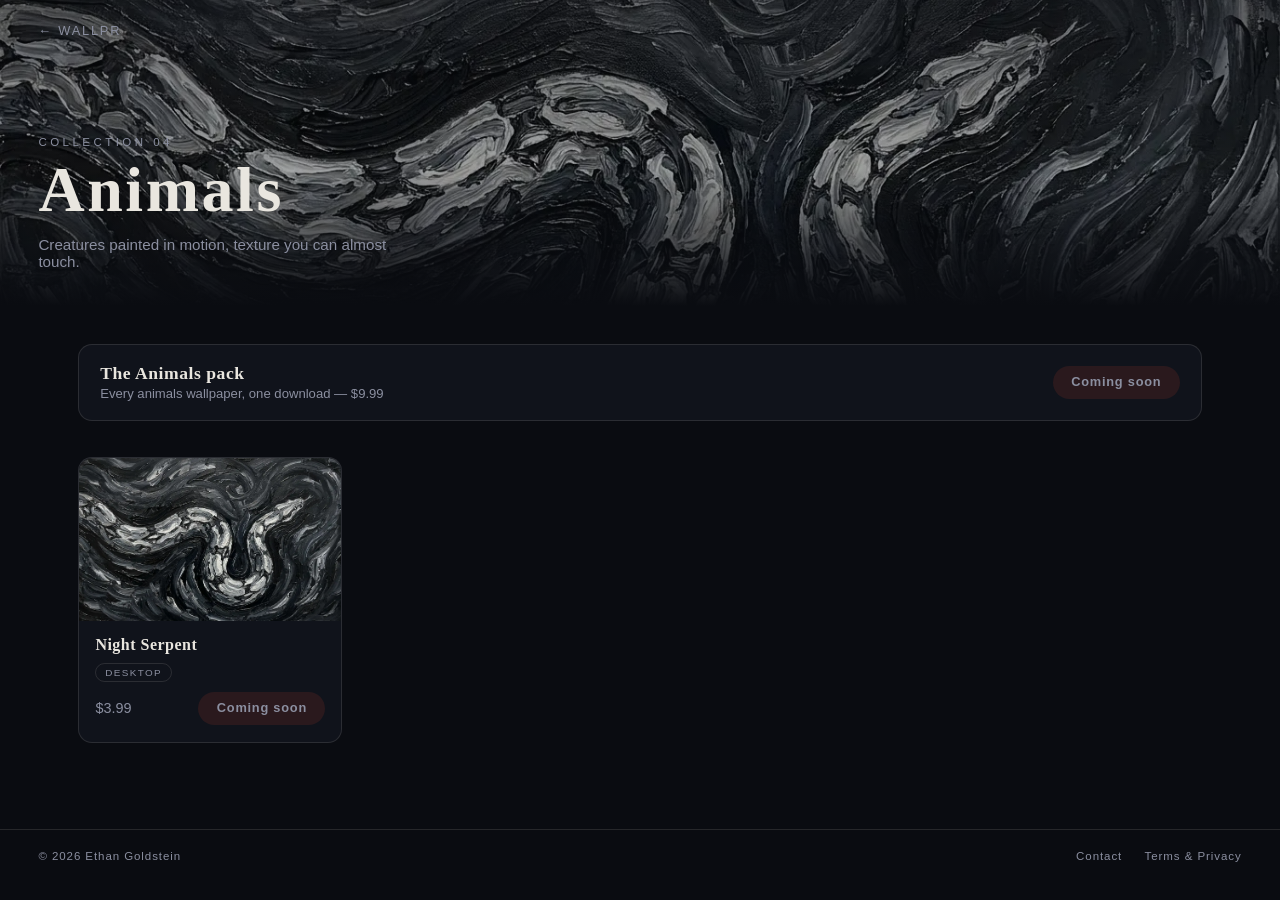
==== animals.html @ 6b9978ff "Anti-save deterrents on previews, cache-busted asset URLs, pack bundles Co-Authored-By: Claude Fable" ====
<!DOCTYPE html>
<html lang="en">
<head>
  <meta charset="UTF-8">
  <meta name="viewport" content="width=device-width, initial-scale=1.0, viewport-fit=cover">
  <meta http-equiv="Content-Security-Policy" content="default-src 'self'; script-src 'self' https://assets.lemonsqueezy.com; style-src 'self'; img-src 'self' data:; frame-src https://*.lemonsqueezy.com; connect-src 'self' https://*.lemonsqueezy.com; base-uri 'self'; form-action 'self' https://*.lemonsqueezy.com">
  <meta name="theme-color" content="#0a0c11">
  <title>WALLPR — Animals</title>
  <link rel="stylesheet" href="css/style.css?v=2">
  <link rel="icon" href="data:image/svg+xml,<svg xmlns='http://www.w3.org/2000/svg' viewBox='0 0 100 100'><text y='.9em' font-size='90'>🖌️</text></svg>">
</head>
<body class="gallery-page" data-category="animals">

  <section class="gal-hero">
    <div class="gal-topbar">
      <a class="backlink" href="index.html">← Wallpr</a>
    </div>
    <div class="gal-title-wrap">
      <p class="gal-kicker"></p>
      <h1 class="gal-title"></h1>
      <p class="gal-tagline"></p>
    </div>
  </section>

  <main class="gal-body">
    <div class="bundle-bar"></div>
    <div class="wall-grid"></div>
  </main>

  <footer class="gal-foot">
    <span>© 2026 Ethan Goldstein</span>
    <nav class="footlinks">
      <a href="https://ethangoldstein.dev" target="_blank" rel="noopener">Contact</a>
      <a href="legal.html">Terms &amp; Privacy</a>
    </nav>
  </footer>

  <script src="js/products.js?v=2"></script>
  <script src="js/gallery.js?v=2"></script>
</body>
</html>
---- css/style.css ----
/* ---------- WALLPR ---------- */
:root {
  --bg: #0a0c11;
  --bg-soft: #10131b;
  --ink: #e9e6df;
  --ink-dim: #8b8fa0;
  --line: rgba(233, 230, 223, 0.12);
  --accent: #c8452c;          /* cadmium red, pulled from the paintings */
  --accent-soft: rgba(200, 69, 44, 0.14);
  --serif: "Iowan Old Style", "Palatino", "Georgia", serif;
  --sans: -apple-system, "SF Pro Text", "Segoe UI", "Helvetica Neue", Arial, sans-serif;
}

* { margin: 0; padding: 0; box-sizing: border-box; }

html, body {
  background: var(--bg);
  color: var(--ink);
  font-family: var(--sans);
  -webkit-font-smoothing: antialiased;
}

a { color: inherit; text-decoration: none; }
img { max-width: 100%; display: block; }

/* ---------- hero page: one viewport, no scroll ---------- */
.hero-page {
  height: 100dvh;
  overflow: hidden;
  display: flex;
  flex-direction: column;
}

.topbar {
  display: flex;
  align-items: baseline;
  justify-content: space-between;
  gap: 1rem;
  padding: clamp(1rem, 2.5vh, 1.75rem) clamp(1.25rem, 3vw, 2.5rem);
}

.wordmark {
  font-family: var(--serif);
  font-size: clamp(1.5rem, 2.6vw, 2.1rem);
  font-weight: 700;
  letter-spacing: 0.14em;
}
.wordmark .dot { color: var(--accent); }

.tagline {
  color: var(--ink-dim);
  font-size: clamp(0.7rem, 1.1vw, 0.85rem);
  letter-spacing: 0.22em;
  text-transform: uppercase;
  white-space: nowrap;
  overflow: hidden;
  text-overflow: ellipsis;
}

/* ---------- category panels ---------- */
.panels {
  flex: 1;
  display: flex;
  align-items: center;
  gap: clamp(0.5rem, 1vw, 0.85rem);
  width: 100%;
  max-width: min(1000px, 88vw);
  margin: 0 auto;
  padding: 0 clamp(1.25rem, 3vw, 2.5rem);
  min-height: 0;
}

.panel {
  position: relative;
  flex: 1;
  height: min(52dvh, 480px);
  border-radius: 14px;
  overflow: hidden;
  background-image: linear-gradient(180deg, rgba(10,12,17,0) 45%, rgba(10,12,17,0.88) 100%), var(--cover);
  background-size: cover;
  background-position: center;
  display: flex;
  flex-direction: column;
  justify-content: flex-end;
  padding: clamp(1rem, 2.2vh, 1.6rem);
  outline: 1px solid var(--line);
  outline-offset: -1px;
  transition: flex 0.55s cubic-bezier(0.22, 1, 0.36, 1), outline-color 0.3s;
  will-change: flex;
}

.panel-sports    { --cover: url("../assets/covers/sports.webp"); }
.panel-places    { --cover: url("../assets/covers/places.webp"); }
.panel-lifestyle { --cover: url("../assets/covers/lifestyle.webp"); }
.panel-animals   { --cover: url("../assets/covers/animals.webp"); }

.panel:hover, .panel:focus-visible {
  flex: 2.4;
  outline-color: rgba(233, 230, 223, 0.35);
}

.panel-num {
  color: var(--ink-dim);
  font-size: 0.7rem;
  letter-spacing: 0.3em;
  margin-bottom: 0.35rem;
}

.panel-label {
  font-family: var(--serif);
  font-size: clamp(1.15rem, 2.4vw, 1.9rem);
  letter-spacing: 0.06em;
}

.panel::after {
  content: "→";
  position: absolute;
  top: clamp(0.9rem, 2vh, 1.4rem);
  right: clamp(0.9rem, 2vh, 1.4rem);
  font-size: 1rem;
  color: var(--ink);
  opacity: 0;
  transform: translateX(-6px);
  transition: opacity 0.35s, transform 0.35s;
}
.panel:hover::after, .panel:focus-visible::after { opacity: 1; transform: none; }

/* ---------- footer ---------- */
.footbar {
  display: flex;
  align-items: center;
  justify-content: space-between;
  gap: 1rem;
  padding: clamp(0.9rem, 2.2vh, 1.5rem) clamp(1.25rem, 3vw, 2.5rem);
  color: var(--ink-dim);
  font-size: 0.72rem;
  letter-spacing: 0.08em;
}

.footlinks { display: flex; gap: 1.4rem; }
.footlinks a:hover { color: var(--ink); }

/* ---------- small screens: 2x2 grid ---------- */
@media (max-width: 720px) {
  .tagline { display: none; }
  .panels {
    display: grid;
    grid-template-columns: 1fr 1fr;
    grid-template-rows: repeat(2, min(30dvh, 290px));
    align-content: center;
    max-width: none;
  }
  .panel, .panel:hover { flex: none; height: 100%; }
  .foot-note { display: none; }
}

/* ============================================================
   gallery pages (scrollable)
   ============================================================ */
.gallery-page { min-height: 100dvh; background: var(--bg); }

.gal-hero {
  position: relative;
  min-height: 34dvh;
  display: flex;
  flex-direction: column;
  justify-content: space-between;
  padding: clamp(1rem, 2.5vh, 1.75rem) clamp(1.25rem, 3vw, 2.5rem) clamp(1.5rem, 4vh, 2.5rem);
  background-image: linear-gradient(180deg, rgba(10,12,17,0.55) 0%, rgba(10,12,17,0.35) 55%, var(--bg) 100%), var(--cover);
  background-size: cover;
  background-position: center 35%;
}

.gal-topbar { display: flex; justify-content: space-between; align-items: baseline; }
.backlink { color: var(--ink-dim); font-size: 0.8rem; letter-spacing: 0.14em; text-transform: uppercase; }
.backlink:hover { color: var(--ink); }

.gal-title-wrap { max-width: 1200px; }
.gal-kicker { color: var(--ink-dim); font-size: 0.72rem; letter-spacing: 0.3em; text-transform: uppercase; }
.gal-title { font-family: var(--serif); font-size: clamp(2.2rem, 6vw, 4rem); letter-spacing: 0.04em; margin-top: 0.3rem; }
.gal-tagline { color: var(--ink-dim); margin-top: 0.55rem; font-size: 0.95rem; max-width: 46ch; }

.gal-body {
  max-width: 1200px;
  margin: 0 auto;
  padding: clamp(1.25rem, 3vw, 2.5rem);
}

/* bundle bar */
.bundle-bar {
  display: flex;
  align-items: center;
  justify-content: space-between;
  gap: 1rem;
  flex-wrap: wrap;
  border: 1px solid var(--line);
  border-radius: 14px;
  background: var(--bg-soft);
  padding: 1.1rem 1.3rem;
  margin-bottom: clamp(1.5rem, 4vh, 2.5rem);
}
.bundle-copy strong { font-family: var(--serif); font-size: 1.1rem; letter-spacing: 0.03em; display: block; }
.bundle-copy span { color: var(--ink-dim); font-size: 0.82rem; }

/* wallpaper grid */
.wall-grid {
  display: grid;
  grid-template-columns: repeat(auto-fill, minmax(260px, 1fr));
  gap: clamp(0.9rem, 2vw, 1.4rem);
  padding-bottom: 3rem;
}

.wall-card {
  border: 1px solid var(--line);
  border-radius: 14px;
  overflow: hidden;
  background: var(--bg-soft);
  display: flex;
  flex-direction: column;
}

.wall-thumb { position: relative; aspect-ratio: 16/10; overflow: hidden; }
.wall-thumb img {
  width: 100%; height: 100%; object-fit: cover;
  transition: transform 0.6s cubic-bezier(0.22,1,0.36,1);
  /* casual-save deterrents: no drag-out, no long-press save, no right-click target */
  pointer-events: none;
  user-select: none;
  -webkit-user-select: none;
  -webkit-user-drag: none;
  -webkit-touch-callout: none;
}
.wall-card:hover .wall-thumb img { transform: scale(1.045); }

.wall-meta { padding: 0.9rem 1rem 1.05rem; display: flex; flex-direction: column; gap: 0.6rem; flex: 1; }
.wall-name { font-family: var(--serif); font-size: 1rem; letter-spacing: 0.03em; }
.size-tags { display: flex; gap: 0.4rem; }
.size-tag {
  font-size: 0.62rem; letter-spacing: 0.14em; text-transform: uppercase;
  color: var(--ink-dim); border: 1px solid var(--line); border-radius: 99px;
  padding: 0.18rem 0.55rem;
}
.wall-buy { margin-top: auto; display: flex; align-items: center; justify-content: space-between; gap: 0.75rem; }
.price { color: var(--ink-dim); font-size: 0.9rem; }

/* buttons */
.btn {
  display: inline-block;
  border: 0;
  border-radius: 99px;
  background: var(--ink);
  color: var(--bg);
  font: 600 0.8rem/1 var(--sans);
  letter-spacing: 0.06em;
  padding: 0.65rem 1.15rem;
  cursor: pointer;
  transition: background 0.25s, transform 0.15s;
}
.btn:hover { background: #fff; transform: translateY(-1px); }
.btn.accent { background: var(--accent); color: var(--ink); }
.btn.accent:hover { background: #de5238; }
.btn.disabled, .btn:disabled {
  background: var(--accent-soft);
  color: var(--ink-dim);
  cursor: default;
  transform: none;
}

/* empty state */
.empty-state {
  border: 1px dashed var(--line);
  border-radius: 14px;
  padding: 3rem 1.5rem;
  text-align: center;
  color: var(--ink-dim);
  font-size: 0.9rem;
  letter-spacing: 0.05em;
}

/* gallery footer */
.gal-foot {
  border-top: 1px solid var(--line);
  color: var(--ink-dim);
  font-size: 0.72rem;
  letter-spacing: 0.08em;
  display: flex;
  justify-content: space-between;
  gap: 1rem;
  flex-wrap: wrap;
  padding: 1.25rem clamp(1.25rem, 3vw, 2.5rem) 2rem;
}
.gal-foot a:hover { color: var(--ink); }

/* ============================================================
   legal page
   ============================================================ */
.legal-page { max-width: 760px; margin: 0 auto; padding: clamp(1.5rem, 4vw, 3rem) 1.5rem 4rem; }
.legal-page h1 { font-family: var(--serif); font-size: 2rem; letter-spacing: 0.04em; margin: 1.5rem 0 0.5rem; }
.legal-page h2 { font-family: var(--serif); font-size: 1.2rem; letter-spacing: 0.03em; margin: 2.2rem 0 0.6rem; }
.legal-page p, .legal-page li { color: var(--ink-dim); line-height: 1.65; font-size: 0.92rem; }
.legal-page ul { padding-left: 1.2rem; margin: 0.5rem 0; }
.legal-page .backlink { display: inline-block; margin-bottom: 0.5rem; }
.legal-page strong { color: var(--ink); }
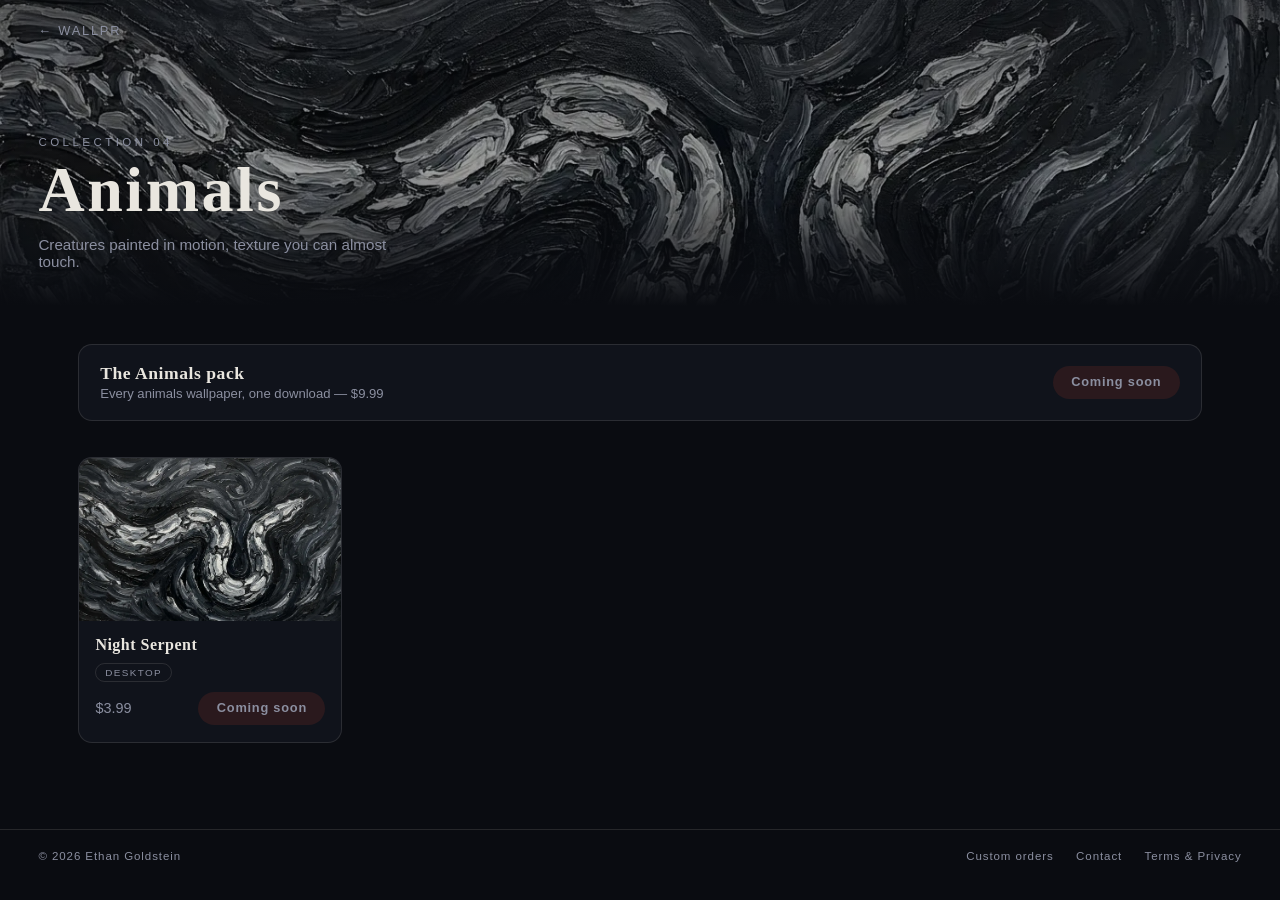
==== commit 4e85148c: "Add custom-orders page with mailto form, footer links Co-Authored-By: Claude Fable 5 <noreply@anthro" ====
--- a/animals.html
+++ b/animals.html
@@ -6,7 +6,7 @@
   <meta http-equiv="Content-Security-Policy" content="default-src 'self'; script-src 'self' https://assets.lemonsqueezy.com; style-src 'self'; img-src 'self' data:; frame-src https://*.lemonsqueezy.com; connect-src 'self' https://*.lemonsqueezy.com; base-uri 'self'; form-action 'self' https://*.lemonsqueezy.com">
   <meta name="theme-color" content="#0a0c11">
   <title>WALLPR — Animals</title>
-  <link rel="stylesheet" href="css/style.css?v=2">
+  <link rel="stylesheet" href="css/style.css?v=3">
   <link rel="icon" href="data:image/svg+xml,<svg xmlns='http://www.w3.org/2000/svg' viewBox='0 0 100 100'><text y='.9em' font-size='90'>🖌️</text></svg>">
 </head>
 <body class="gallery-page" data-category="animals">
@@ -30,6 +30,7 @@
   <footer class="gal-foot">
     <span>© 2026 Ethan Goldstein</span>
     <nav class="footlinks">
+      <a href="custom.html">Custom orders</a>
       <a href="https://ethangoldstein.dev" target="_blank" rel="noopener">Contact</a>
       <a href="legal.html">Terms &amp; Privacy</a>
     </nav>
--- a/css/style.css
+++ b/css/style.css
@@ -292,6 +292,31 @@
 .gal-foot a:hover { color: var(--ink); }
 
 /* ============================================================
+   custom order form
+   ============================================================ */
+.custom-hero { min-height: 28dvh; background-image: linear-gradient(180deg, rgba(10,12,17,0.55) 0%, rgba(10,12,17,0.45) 55%, var(--bg) 100%), radial-gradient(120% 120% at 20% 0%, #1d2432 0%, var(--bg) 70%); }
+
+.custom-form { max-width: 620px; display: flex; flex-direction: column; gap: 1.2rem; padding-bottom: 3rem; }
+.form-row { display: flex; flex-direction: column; gap: 0.45rem; }
+.form-row label { font-size: 0.8rem; letter-spacing: 0.12em; text-transform: uppercase; color: var(--ink-dim); }
+.form-row .hint { text-transform: none; letter-spacing: 0.02em; }
+.form-row input, .form-row select, .form-row textarea {
+  background: var(--bg-soft);
+  border: 1px solid var(--line);
+  border-radius: 10px;
+  color: var(--ink);
+  font: 400 0.95rem/1.5 var(--sans);
+  padding: 0.75rem 0.9rem;
+  outline: none;
+  transition: border-color 0.25s;
+}
+.form-row input:focus, .form-row select:focus, .form-row textarea:focus { border-color: rgba(233,230,223,0.4); }
+.form-row textarea { resize: vertical; min-height: 8rem; }
+.form-submit { align-self: flex-start; padding: 0.8rem 1.6rem; }
+.form-note { color: var(--ink-dim); font-size: 0.78rem; line-height: 1.6; max-width: 46ch; }
+.form-note a { color: var(--ink); }
+
+/* ============================================================
    legal page
    ============================================================ */
 .legal-page { max-width: 760px; margin: 0 auto; padding: clamp(1.5rem, 4vw, 3rem) 1.5rem 4rem; }
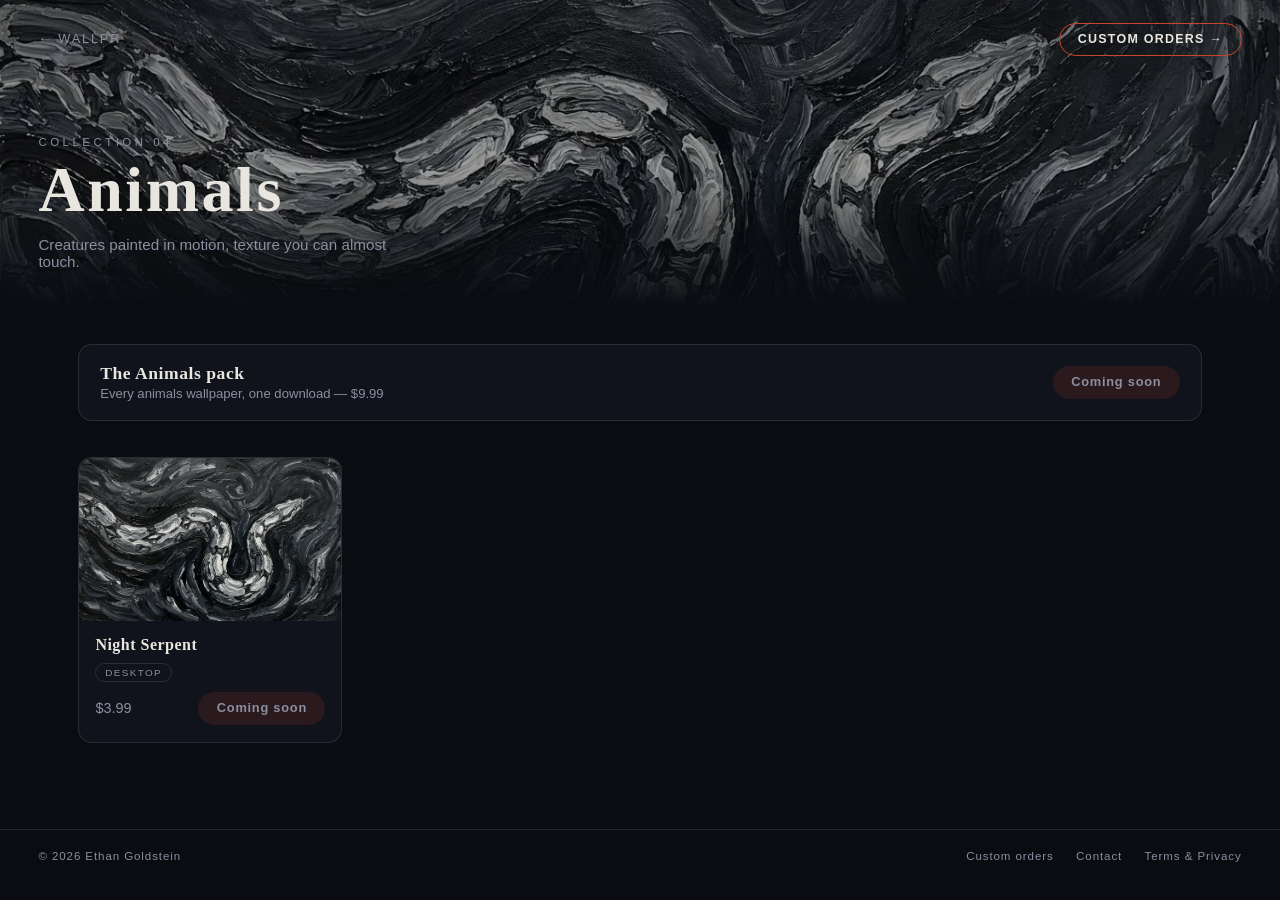
==== commit aa153819: "Prominent Custom Orders CTA in hero and gallery topbars Co-Authored-By: Claude Fable 5 <noreply@anth" ====
--- a/animals.html
+++ b/animals.html
@@ -6,7 +6,7 @@
   <meta http-equiv="Content-Security-Policy" content="default-src 'self'; script-src 'self' https://assets.lemonsqueezy.com; style-src 'self'; img-src 'self' data:; frame-src https://*.lemonsqueezy.com; connect-src 'self' https://*.lemonsqueezy.com; base-uri 'self'; form-action 'self' https://*.lemonsqueezy.com">
   <meta name="theme-color" content="#0a0c11">
   <title>WALLPR — Animals</title>
-  <link rel="stylesheet" href="css/style.css?v=3">
+  <link rel="stylesheet" href="css/style.css?v=4">
   <link rel="icon" href="data:image/svg+xml,<svg xmlns='http://www.w3.org/2000/svg' viewBox='0 0 100 100'><text y='.9em' font-size='90'>🖌️</text></svg>">
 </head>
 <body class="gallery-page" data-category="animals">
@@ -14,6 +14,7 @@
   <section class="gal-hero">
     <div class="gal-topbar">
       <a class="backlink" href="index.html">← Wallpr</a>
+      <a class="custom-cta" href="custom.html">Custom orders →</a>
     </div>
     <div class="gal-title-wrap">
       <p class="gal-kicker"></p>
--- a/css/style.css
+++ b/css/style.css
@@ -47,6 +47,8 @@
 }
 .wordmark .dot { color: var(--accent); }
 
+.topbar-right { display: flex; align-items: center; gap: 1.4rem; min-width: 0; }
+
 .tagline {
   color: var(--ink-dim);
   font-size: clamp(0.7rem, 1.1vw, 0.85rem);
@@ -56,6 +58,20 @@
   overflow: hidden;
   text-overflow: ellipsis;
 }
+
+.custom-cta {
+  flex-shrink: 0;
+  border: 1px solid var(--accent);
+  border-radius: 99px;
+  color: var(--ink);
+  font-size: 0.78rem;
+  font-weight: 600;
+  letter-spacing: 0.1em;
+  text-transform: uppercase;
+  padding: 0.55rem 1.1rem;
+  transition: background 0.25s, transform 0.15s;
+}
+.custom-cta:hover { background: var(--accent); transform: translateY(-1px); }
 
 /* ---------- category panels ---------- */
 .panels {
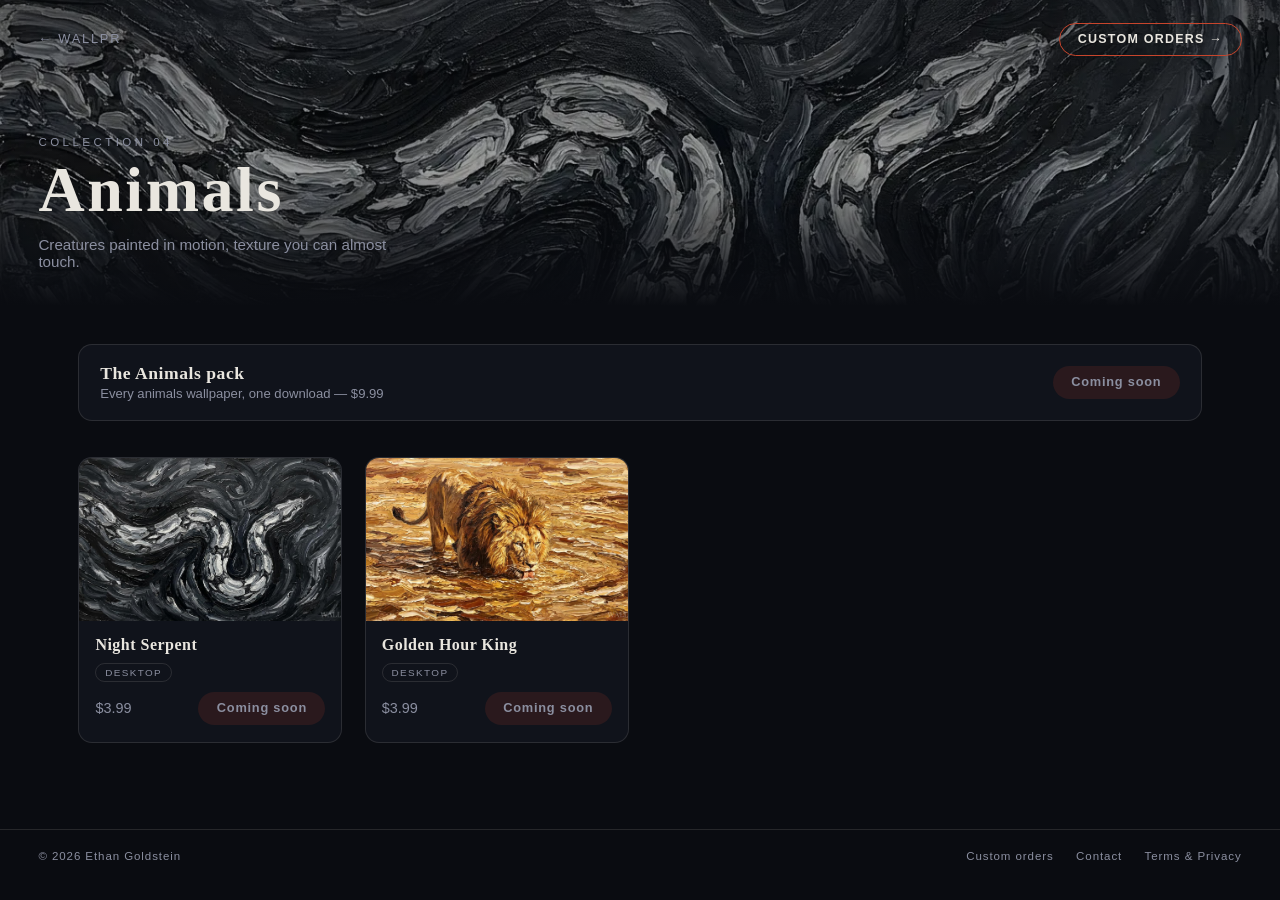
==== commit 3af23784: "Catalog refresh: retire Rocky, new original sports cover, 15 new wallpapers Co-Authored-By: Claude F" ====
--- a/animals.html
+++ b/animals.html
@@ -37,7 +37,7 @@
     </nav>
   </footer>
 
-  <script src="js/products.js?v=2"></script>
-  <script src="js/gallery.js?v=2"></script>
+  <script src="js/products.js?v=4"></script>
+  <script src="js/gallery.js?v=4"></script>
 </body>
 </html>
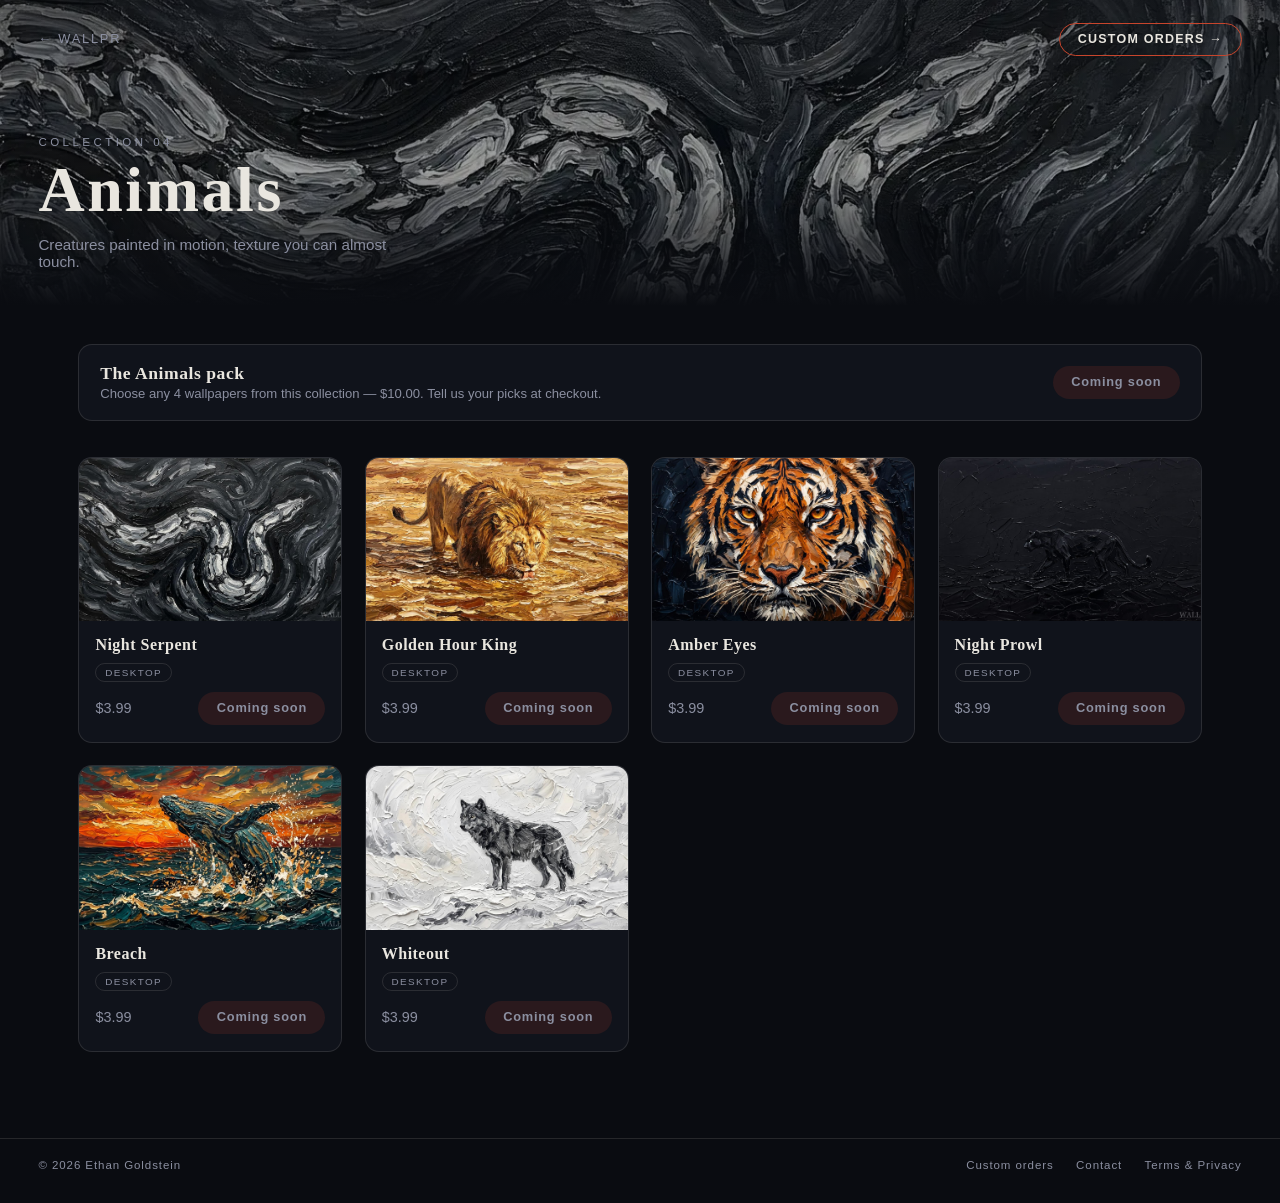
==== commit e4ce5752: "Places glow-up (8 landmarks/neon) + 4 animals; packs now pick-any-4 for $10; lantern-alley Places co" ====
--- a/animals.html
+++ b/animals.html
@@ -6,7 +6,7 @@
   <meta http-equiv="Content-Security-Policy" content="default-src 'self'; script-src 'self' https://assets.lemonsqueezy.com; style-src 'self'; img-src 'self' data:; frame-src https://*.lemonsqueezy.com; connect-src 'self' https://*.lemonsqueezy.com; base-uri 'self'; form-action 'self' https://*.lemonsqueezy.com">
   <meta name="theme-color" content="#0a0c11">
   <title>WALLPR — Animals</title>
-  <link rel="stylesheet" href="css/style.css?v=4">
+  <link rel="stylesheet" href="css/style.css?v=6">
   <link rel="icon" href="data:image/svg+xml,<svg xmlns='http://www.w3.org/2000/svg' viewBox='0 0 100 100'><text y='.9em' font-size='90'>🖌️</text></svg>">
 </head>
 <body class="gallery-page" data-category="animals">
@@ -37,7 +37,7 @@
     </nav>
   </footer>
 
-  <script src="js/products.js?v=4"></script>
-  <script src="js/gallery.js?v=4"></script>
+  <script src="js/products.js?v=6"></script>
+  <script src="js/gallery.js?v=7"></script>
 </body>
 </html>
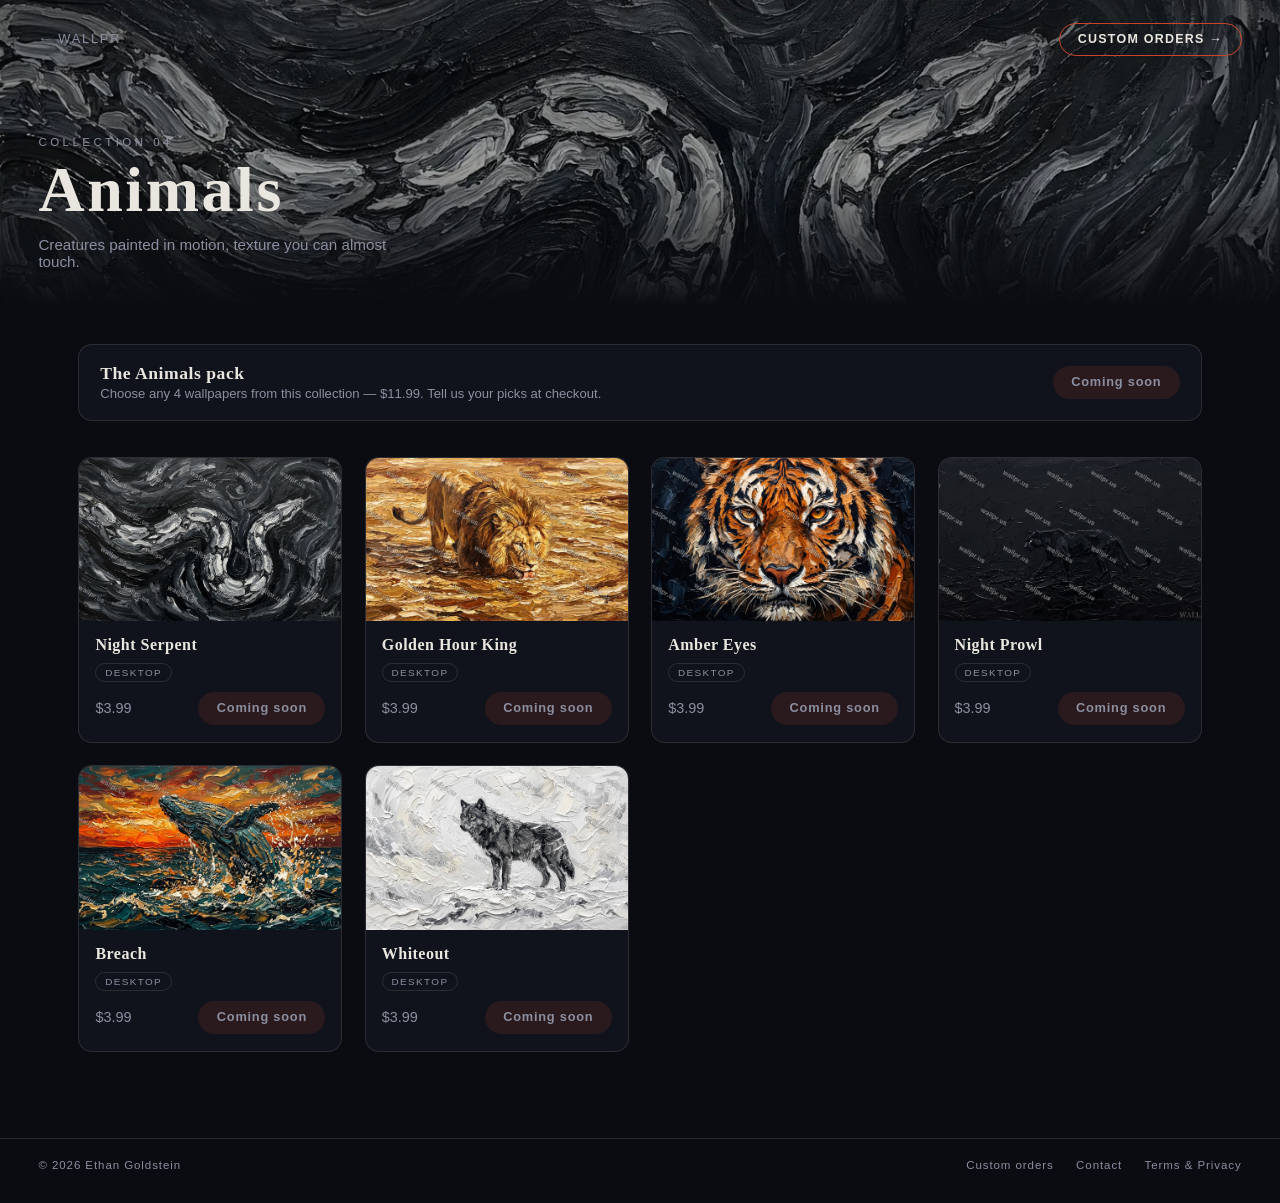
==== commit d4e69233: "Bump products.js cache-busting version so price update reaches visitors immediately" ====
--- a/animals.html
+++ b/animals.html
@@ -6,7 +6,7 @@
   <meta http-equiv="Content-Security-Policy" content="default-src 'self'; script-src 'self' https://assets.lemonsqueezy.com; style-src 'self'; img-src 'self' data:; frame-src https://*.lemonsqueezy.com; connect-src 'self' https://*.lemonsqueezy.com; base-uri 'self'; form-action 'self' https://*.lemonsqueezy.com">
   <meta name="theme-color" content="#0a0c11">
   <title>WALLPR — Animals</title>
-  <link rel="stylesheet" href="css/style.css?v=6">
+  <link rel="stylesheet" href="css/style.css?v=8">
   <link rel="icon" href="data:image/svg+xml,<svg xmlns='http://www.w3.org/2000/svg' viewBox='0 0 100 100'><text y='.9em' font-size='90'>🖌️</text></svg>">
 </head>
 <body class="gallery-page" data-category="animals">
@@ -37,7 +37,7 @@
     </nav>
   </footer>
 
-  <script src="js/products.js?v=6"></script>
-  <script src="js/gallery.js?v=7"></script>
+  <script src="js/products.js?v=9"></script>
+  <script src="js/gallery.js?v=8"></script>
 </body>
 </html>
--- a/css/style.css
+++ b/css/style.css
@@ -80,7 +80,7 @@
   align-items: center;
   gap: clamp(0.5rem, 1vw, 0.85rem);
   width: 100%;
-  max-width: min(1000px, 88vw);
+  max-width: min(1150px, 90vw);
   margin: 0 auto;
   padding: 0 clamp(1.25rem, 3vw, 2.5rem);
   min-height: 0;
@@ -105,10 +105,11 @@
   will-change: flex;
 }
 
-.panel-sports    { --cover: url("../assets/covers/sports.webp"); }
-.panel-places    { --cover: url("../assets/covers/places.webp"); }
-.panel-lifestyle { --cover: url("../assets/covers/lifestyle.webp"); }
-.panel-animals   { --cover: url("../assets/covers/animals.webp"); }
+.panel-sports    { --cover: url("../assets/covers/sports.webp?v=8"); }
+.panel-places    { --cover: url("../assets/covers/places.webp?v=8"); }
+.panel-lifestyle { --cover: url("../assets/covers/lifestyle.webp?v=8"); }
+.panel-animals   { --cover: url("../assets/covers/animals.webp?v=8"); }
+.panel-wealth    { --cover: url("../assets/covers/wealth.webp?v=8"); }
 
 .panel:hover, .panel:focus-visible {
   flex: 2.4;
@@ -162,11 +163,12 @@
   .panels {
     display: grid;
     grid-template-columns: 1fr 1fr;
-    grid-template-rows: repeat(2, min(30dvh, 290px));
+    grid-template-rows: repeat(3, min(19dvh, 190px));
     align-content: center;
     max-width: none;
   }
   .panel, .panel:hover { flex: none; height: 100%; }
+  .panel-wealth { grid-column: span 2; }
   .foot-note { display: none; }
 }
 
